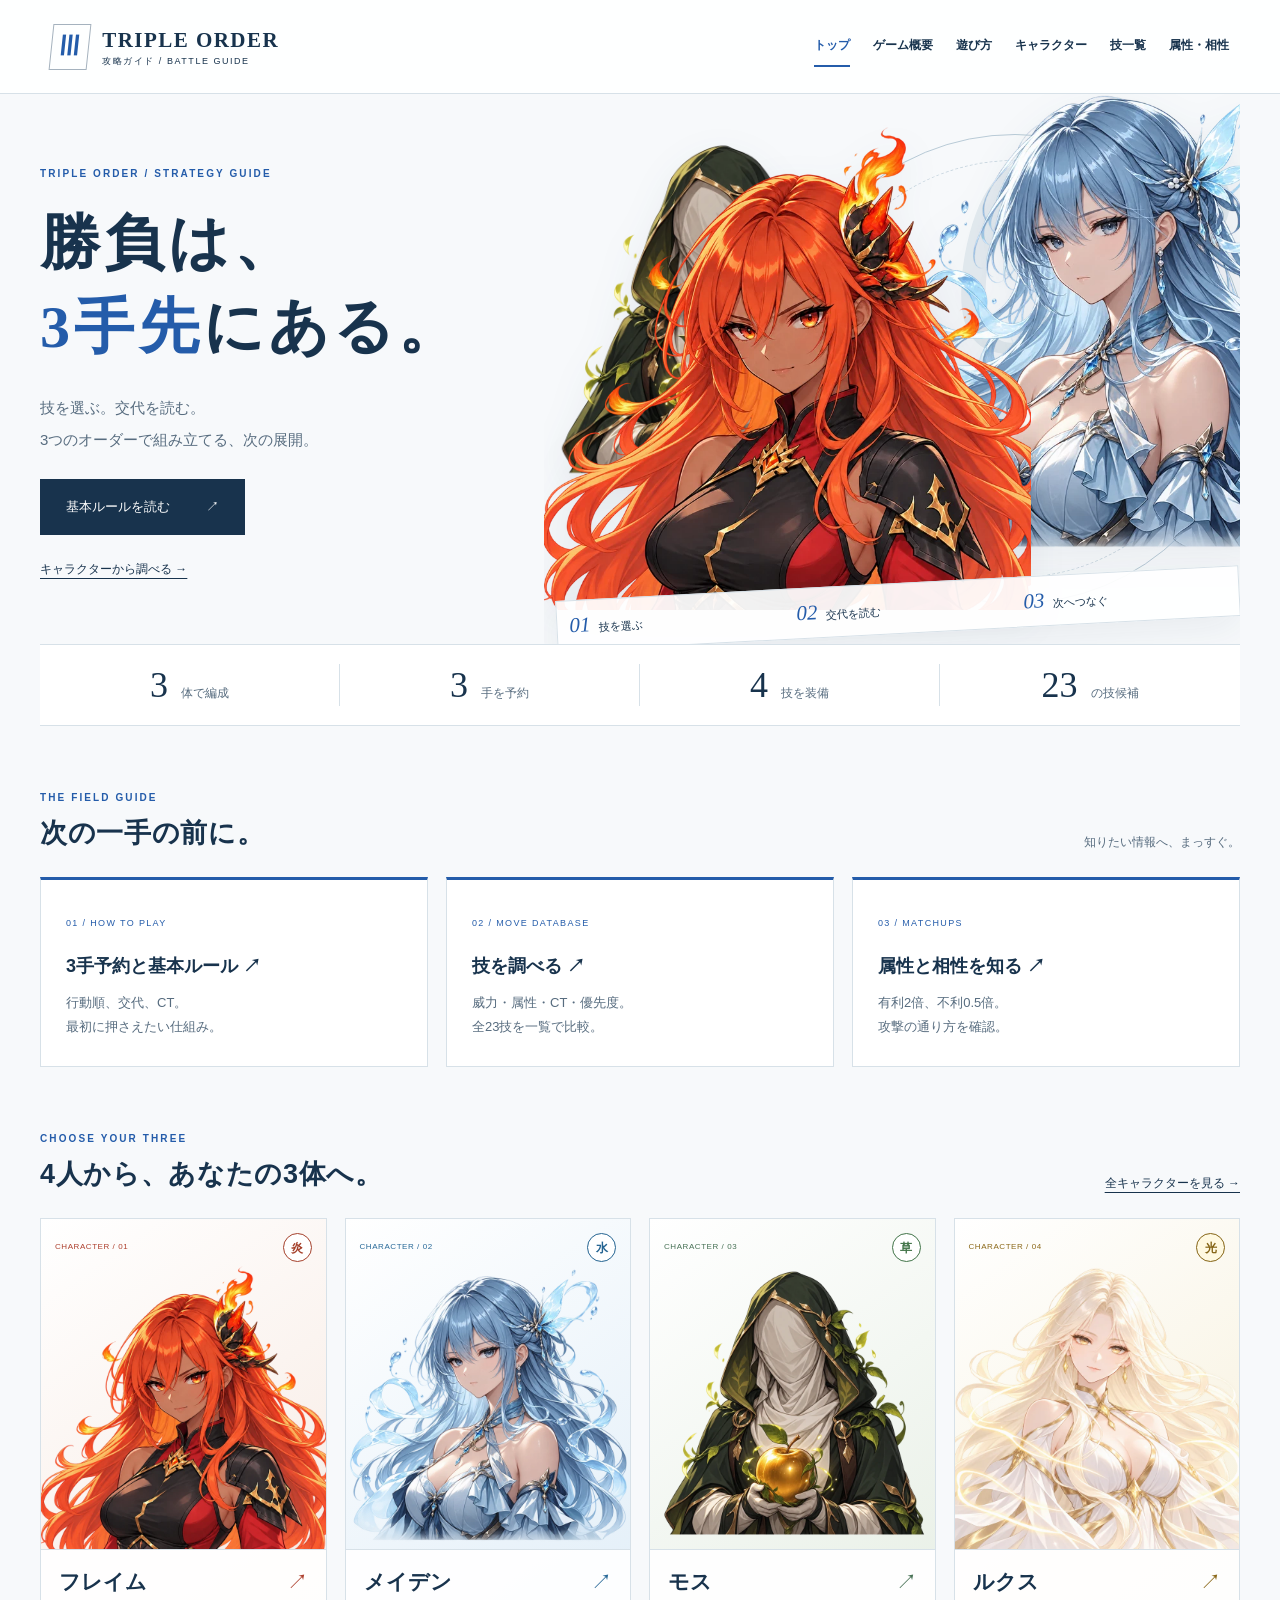
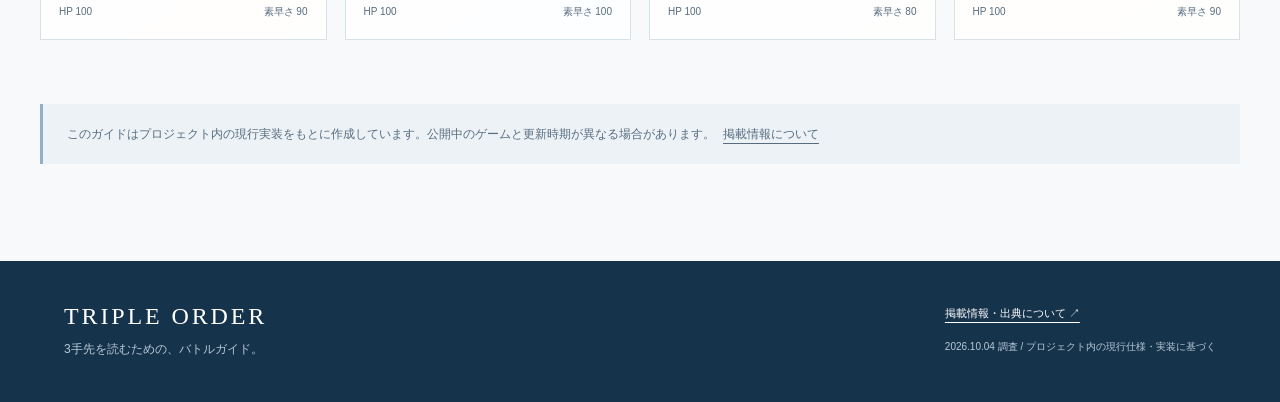
==== index.html @ ce748887 "Add files via upload" ====
<!doctype html>
<html lang="ja"><head><meta charset="utf-8"><meta name="viewport" content="width=device-width,initial-scale=1"><title>トップ | Triple Order 攻略ガイド</title><meta name="description" content="Triple Orderの3手予約、キャラクター、全23技、属性相性を調べられる攻略ガイド。"><meta name="theme-color" content="#163657"><link rel="icon" href="assets/favicon.svg" type="image/svg+xml"><link rel="stylesheet" href="assets/style.css"></head>
<body><a class="skip" href="#main">本文へ移動</a><header class="site-header"><a class="brand" href="index.html"><span class="brand-mark" aria-hidden="true">Ⅲ</span><span>TRIPLE ORDER<small>攻略ガイド / BATTLE GUIDE</small></span></a><nav aria-label="メインメニュー"><a href="index.html" aria-current="page">トップ</a><a href="overview.html">ゲーム概要</a><a href="rules.html">遊び方</a><a href="characters.html">キャラクター</a><a href="moves.html">技一覧</a><a href="types.html">属性・相性</a></nav></header>
<main id="main"><section class="hero"><div class="hero-copy"><p class="eyebrow">TRIPLE ORDER / STRATEGY GUIDE</p><h1>勝負は、<br><em>3手先</em>にある。</h1><p>技を選ぶ。交代を読む。<br>3つのオーダーで組み立てる、次の展開。</p><a class="button" href="rules.html">基本ルールを読む <span>↗</span></a><a class="text-link" href="characters.html">キャラクターから調べる →</a></div><div class="hero-art" aria-label="フレイム、メイデン、モスのキャラクターイラスト"><span class="hero-ring" aria-hidden="true"></span><span class="hero-number" aria-hidden="true">03</span><img class="hero-moss" src="assets/moss.webp" alt="モス" width="760" height="760"><img class="hero-maiden" src="assets/maiden.webp" alt="メイデン" width="760" height="760"><img class="hero-flame" src="assets/flame.webp" alt="フレイム" width="760" height="760"><div class="order-strip" aria-hidden="true"><span><b>01</b> 技を選ぶ</span><span><b>02</b> 交代を読む</span><span><b>03</b> 次へつなぐ</span></div></div></section>
<div class="facts"><p><strong>3</strong>体で編成</p><p><strong>3</strong>手を予約</p><p><strong>4</strong>技を装備</p><p><strong>23</strong>の技候補</p></div><section><div class="section-title"><div><p class="eyebrow">THE FIELD GUIDE</p><h2>次の一手の前に。</h2></div><p>知りたい情報へ、まっすぐ。</p></div><div class="guide-grid"><a class="guide-card" href="rules.html"><span>01 / HOW TO PLAY</span><h3>3手予約と基本ルール ↗</h3><p>行動順、交代、CT。<br>最初に押さえたい仕組み。</p></a><a class="guide-card" href="moves.html"><span>02 / MOVE DATABASE</span><h3>技を調べる ↗</h3><p>威力・属性・CT・優先度。<br>全23技を一覧で比較。</p></a><a class="guide-card" href="types.html"><span>03 / MATCHUPS</span><h3>属性と相性を知る ↗</h3><p>有利2倍、不利0.5倍。<br>攻撃の通り方を確認。</p></a></div></section><section><div class="section-title"><div><p class="eyebrow">CHOOSE YOUR THREE</p><h2>4人から、あなたの3体へ。</h2></div><a href="characters.html">全キャラクターを見る →</a></div><div class="character-grid"><a class="character-card flame" href="flame.html"><div class="card-top"><span>CHARACTER / 01</span><span class="badge fire">炎</span></div><img src="assets/flame.webp" alt="フレイム" width="760" height="760" loading="lazy"><div class="card-bottom"><h3>フレイム<span aria-hidden="true">↗</span></h3><p>HP 100 <span>素早さ 90</span></p></div></a><a class="character-card maiden" href="maiden.html"><div class="card-top"><span>CHARACTER / 02</span><span class="badge water">水</span></div><img src="assets/maiden.webp" alt="メイデン" width="760" height="760" loading="lazy"><div class="card-bottom"><h3>メイデン<span aria-hidden="true">↗</span></h3><p>HP 100 <span>素早さ 100</span></p></div></a><a class="character-card moss" href="moss.html"><div class="card-top"><span>CHARACTER / 03</span><span class="badge grass">草</span></div><img src="assets/moss.webp" alt="モス" width="760" height="760" loading="lazy"><div class="card-bottom"><h3>モス<span aria-hidden="true">↗</span></h3><p>HP 100 <span>素早さ 80</span></p></div></a><a class="character-card lux" href="lux.html"><div class="card-top"><span>CHARACTER / 04</span><span class="badge light">光</span></div><img src="assets/lux.webp" alt="ルクス" width="760" height="760" loading="lazy"><div class="card-bottom"><h3>ルクス<span aria-hidden="true">↗</span></h3><p>HP 100 <span>素早さ 90</span></p></div></a></div></section><aside class="note">このガイドはプロジェクト内の現行実装をもとに作成しています。公開中のゲームと更新時期が異なる場合があります。<a href="sources.html">掲載情報について</a></aside></main><footer><a class="footer-brand" href="index.html">TRIPLE ORDER</a><p>3手先を読むための、バトルガイド。</p><a href="sources.html">掲載情報・出典について ↗</a><small>2026.10.04 調査 / プロジェクト内の現行仕様・実装に基づく</small></footer></body></html>
---- assets/style.css ----
@charset "UTF-8";
:root{--ink:#18334d;--muted:#576c7f;--blue:#245caa;--line:#d7e1e8;--paper:#f7f9fb;--serif:"Yu Mincho","Hiragino Mincho ProN",serif;--sans:"Yu Gothic","Hiragino Kaku Gothic ProN",Meiryo,sans-serif}
*{box-sizing:border-box}html{scroll-behavior:smooth;scroll-padding-top:110px}body{margin:0;background:var(--paper);color:var(--ink);font:15px/1.85 var(--sans);-webkit-font-smoothing:antialiased}a{color:inherit;text-underline-offset:5px}a:hover{color:var(--blue)}a:focus-visible,[tabindex]:focus-visible{outline:3px solid #cb881a;outline-offset:5px}img{max-width:100%;height:auto}h1,h2,h3,p{margin-top:0}h1,h2,h3{line-height:1.45}h2{font-size:27px;letter-spacing:.025em}h3{font-size:19px}p{color:var(--muted)}.site-header{min-height:94px;padding:18px max(4vw,24px);display:flex;align-items:center;justify-content:space-between;gap:24px;background:#ffffffed;border-bottom:1px solid var(--line)}.brand{display:flex;align-items:center;gap:13px;text-decoration:none;font-size:21px;font-family:Georgia,serif;font-weight:700;letter-spacing:.07em;line-height:1.4;white-space:nowrap}.brand small{display:block;font-family:var(--sans);font-size:9px;letter-spacing:.17em;font-weight:500}.brand-mark{width:38px;height:46px;border:1px solid #a5b2be;display:grid;place-items:center;color:var(--blue);font-size:27px;transform:skew(-6deg)}nav{display:flex;gap:23px;font-size:12px;font-weight:700;white-space:nowrap}nav a{text-decoration:none;padding:8px 0;border-bottom:2px solid transparent}nav a[aria-current]{color:var(--blue);border-color:var(--blue)}main{max-width:1280px;padding:0 40px 65px;margin:auto}section{margin:64px 0}.eyebrow{color:var(--blue);font:700 10px/1.6 var(--sans);letter-spacing:.21em;margin-bottom:15px}.hero{display:grid;grid-template-columns:42% 58%;margin:0;min-height:550px;position:relative}.hero-copy{padding:72px 0 40px;position:relative;z-index:2}.hero h1{font:600 clamp(42px,4.7vw,66px)/1.4 var(--serif);letter-spacing:.07em;margin:19px 0 23px}.hero h1 em{font-style:normal;color:var(--blue)}.hero-copy>p:not(.eyebrow){font-size:15px;line-height:2.1}.button{display:inline-flex;align-items:center;justify-content:space-between;gap:36px;background:var(--ink);color:white;text-decoration:none;padding:15px 25px;font-size:13px;margin:9px 0;border:1px solid var(--ink)}.button:hover{background:var(--blue);color:white}.text-link{display:block;font-size:12px;margin-top:14px}.hero-art{position:relative;min-width:0;overflow:hidden;isolation:isolate}.hero-art img{position:absolute;bottom:34px;max-width:none;width:70%;filter:drop-shadow(0 12px 18px #23395712)}.hero-flame{left:0;z-index:3}.hero-maiden{right:-16%;bottom:82px!important;z-index:2}.hero-moss{left:0;bottom:153px!important;width:51%!important;z-index:1}.hero-number{font:italic 290px/1 Georgia,serif;color:#e4ebf0;position:absolute;right:0;top:15px;z-index:-1}.hero-ring{position:absolute;width:470px;height:470px;max-width:90%;border:1px solid #b9cbd7;border-radius:50%;right:-10px;top:40px;z-index:-1}.hero-ring:after{content:"";position:absolute;inset:25px;border:1px dashed #cbd8e1;border-radius:50%}.order-strip{position:absolute;bottom:10px;left:12px;right:0;z-index:4;display:flex;box-shadow:0 10px 40px #18334d13;background:#ffffffee;border:1px solid var(--line);transform:rotate(-3deg)}.order-strip span{padding:12px;flex:1;font-size:11px;white-space:nowrap}.order-strip b{font:italic 21px Georgia,serif;color:var(--blue);padding-right:5px}.facts{display:grid;grid-template-columns:repeat(4,1fr);border-block:1px solid var(--line);padding:19px 0;background:white}.facts p{text-align:center;margin:0;border-right:1px solid var(--line);font-size:12px}.facts p:last-child{border:0}.facts strong{font:36px Georgia,serif;color:var(--ink);padding-right:13px}.section-title{display:flex;align-items:flex-end;justify-content:space-between;gap:24px;margin-bottom:24px}.section-title h2{margin:0}.section-title .eyebrow{margin-bottom:8px}.section-title>p,.section-title>a{margin:0;font-size:12px}.guide-grid{display:grid;grid-template-columns:repeat(3,1fr);gap:18px}.guide-card{display:block;text-decoration:none;background:white;padding:27px 25px;border:1px solid var(--line);border-top:3px solid var(--blue);transition:transform .2s}.guide-card:hover{transform:translateY(-4px)}.guide-card>span{font-size:9px;color:var(--blue);letter-spacing:.15em}.guide-card h3{font-size:18px;margin:18px 0 12px}.guide-card p{font-size:13px;margin:0}.character-grid{display:grid;grid-template-columns:repeat(4,1fr);gap:18px}.character-card{display:block;position:relative;overflow:hidden;text-decoration:none;border:1px solid var(--line);background:linear-gradient(145deg,#fff,var(--tint));transition:transform .2s}.flame{--accent:#ae412f;--tint:#f7e9e1}.maiden{--accent:#286998;--tint:#e1eef8}.moss{--accent:#477155;--tint:#e7efe5}.lux{--accent:#8b6819;--tint:#f6efd8}.character-card:hover{transform:translateY(-5px)}.card-top{position:absolute;top:14px;left:14px;right:14px;display:flex;justify-content:space-between;align-items:center;z-index:1}.card-top>span:first-child{font-size:8px;color:var(--accent);letter-spacing:.07em}.character-card img{display:block;width:100%;margin-top:45px;transition:transform .3s}.character-card:hover img{transform:scale(1.04)}.card-bottom{position:relative;background:#ffffffef;padding:17px 18px;border-top:1px solid var(--line)}.card-bottom h3{margin:0 0 6px;font-size:21px}.card-bottom h3 span{float:right;color:var(--accent);font-weight:400}.card-bottom p{margin:0;font-size:10px}.card-bottom p span{float:right}.badge{display:inline-grid;place-items:center;font-size:12px;width:29px;height:29px;border:1px solid currentColor;border-radius:50%;line-height:1;background:white;font-weight:700;flex-shrink:0}.fire{color:#a5402b}.water{color:#236391}.grass{color:#417448}.light{color:#856415;background:#fff9e1}.dark{color:#79469c}.neutral{color:#596874}.note{border-left:3px solid #95afc4;background:#edf2f6;padding:19px 24px;color:var(--muted);font-size:12px;margin:32px 0}.note a{margin-left:8px}.page-heading{max-width:860px;margin:58px 0 38px}.page-heading h1{font:600 clamp(28px,3vw,43px)/1.5 var(--serif);margin-bottom:18px}.page-heading>p:last-child{font-size:15px;max-width:760px}.two-col{display:grid;grid-template-columns:1fr 1fr;gap:24px}.panel{padding:30px;background:white;border:1px solid var(--line)}.panel h2{font-size:22px}.panel p:last-child{margin-bottom:0}.panel ul{padding-left:22px;color:var(--muted)}.table-scroll{overflow-x:auto;border:1px solid var(--line);background:white;margin:22px 0}table{width:100%;border-collapse:collapse;font-size:13px}caption{caption-side:bottom;text-align:left;padding:12px 18px;font-size:11px;color:var(--muted);border-top:1px solid var(--line)}th,td{padding:17px 15px;border-bottom:1px solid var(--line);text-align:left;vertical-align:middle}thead{background:#ecf1f6}thead th{font-size:11px;white-space:nowrap}tbody tr:last-child>*{border-bottom:0}.move-table{min-width:780px}.move-table td:last-child{min-width:245px;max-width:370px;color:var(--muted)}.move-table th[scope=row]{min-width:125px}.move-table td:first-child{white-space:nowrap;font-size:12px}.number{font:18px Georgia,serif}.default{display:block;font-size:9px;font-weight:400;color:#315c77}.jump-links{display:flex;flex-wrap:wrap;gap:12px}.jump-links a{border:1px solid var(--line);padding:8px 17px;background:white;text-decoration:none;font-size:13px}.back-link{display:inline-block;margin-top:30px;font-size:12px}.character-hero{display:grid;grid-template-columns:1fr 1fr;background:linear-gradient(125deg,#fff,var(--tint));border:1px solid var(--line);margin:23px 0 48px;overflow:hidden}.character-hero>div{padding:45px 40px}.character-hero h1{font:600 46px var(--serif);margin:17px 0 20px}.character-hero h2{font-size:19px;color:var(--accent)}.character-hero>img{align-self:end;width:100%;max-height:530px;object-fit:contain}.stats{display:flex;gap:35px;margin-bottom:0}.stats dt{font-size:10px;color:var(--muted)}.stats dd{margin:0;font:38px Georgia,serif}.intro-panel{display:grid;grid-template-columns:1fr 2fr;align-items:center;gap:40px;background:#eaf0f5;padding:40px;border-block:1px solid var(--line)}.big-three{text-align:center;font:160px Georgia,serif;color:#7b99b1}.steps{display:grid;grid-template-columns:repeat(3,1fr);gap:28px}.steps article{border-top:1px solid var(--line);padding-top:16px}.steps b{font:italic 44px Georgia,serif;color:#7995ad}.steps h2{font-size:21px;margin:16px 0 10px}.sequence{display:grid;grid-template-columns:repeat(3,1fr);gap:10px;margin:25px 0}.sequence>div{background:#edf2f6;border-left:3px solid var(--blue);padding:18px 15px}.sequence small{display:block;font-size:9px;color:var(--blue);letter-spacing:.1em}.sequence strong{font-size:13px}.rule-list{list-style:none;counter-reset:rule;padding:0;border-top:1px solid var(--line)}.rule-list li{counter-increment:rule;border-bottom:1px solid var(--line);padding:23px 20px 23px 74px;position:relative}.rule-list li:before{content:"0" counter(rule);position:absolute;left:14px;top:19px;font:italic 28px Georgia,serif;color:#6c8aa3}.rule-list p{margin:8px 0 0}.affinity-banner{display:flex;align-items:center;justify-content:space-between;gap:18px;background:var(--ink);color:white;padding:25px 30px}.affinity-banner>span{font-size:24px;word-spacing:15px}.affinity-banner b{color:#b4c6d4;font-weight:400}.affinity-banner p{color:#d9e3ec;margin:0;font-size:12px}.matchup{min-width:550px;text-align:center}.matchup th,.matchup td{text-align:center}.matchup td{font:22px Georgia,serif}.matchup .good{background:#e5f1ed;color:#296147;font-weight:bold}.matchup .weak{background:#f0e9f5;color:#765590}.matchup .even{color:#647b8e}.formula{background:#edf2f6;padding:24px;font-size:22px;color:var(--ink);font-weight:700}.prose{max-width:900px}.prose h2:not(:first-child){margin-top:38px}code{font-size:12px;overflow-wrap:anywhere}footer{background:#16334c;padding:42px max(5vw,24px);display:grid;grid-template-columns:1fr auto;color:#fff;gap:8px 30px;font-size:12px}.footer-brand{font:24px Georgia,serif;letter-spacing:.12em;text-decoration:none}footer p{color:#b7c9d7;grid-row:2;margin:0}footer>a:not(.footer-brand){grid-column:2;grid-row:1;font-size:11px}footer small{color:#b7c9d7;grid-column:2;grid-row:2;font-size:10px}footer a:hover{color:white}.skip{position:absolute;left:10px;top:-100px;z-index:9;background:white;padding:12px}.skip:focus{top:10px}
@media(min-width:1500px){.site-header{padding-inline:calc((100vw - 1200px)/2)}}
@media(max-width:1000px){.site-header{flex-direction:column;gap:15px;padding:18px 24px}nav{gap:28px}.hero{min-height:490px}.hero-copy{padding-top:54px}.hero-art img{width:83%}.hero-maiden{right:-27%;bottom:120px!important}.hero-moss{bottom:228px!important;width:57%!important}.hero-flame{left:-5%}.hero-number{font-size:240px}.order-strip{left:0}.order-strip span{font-size:9px;padding:10px 6px}.order-strip b{font-size:17px}.character-grid{gap:12px}.card-top>span:first-child{font-size:7px}.card-bottom{padding:14px 12px}.guide-card{padding:24px 18px}.guide-card h3{font-size:15px}.character-hero>div{padding:30px}.character-hero h1{font-size:38px}}
@media(max-width:700px){body{font-size:14px}html{scroll-padding-top:18px}.site-header{padding:16px 0 0;gap:12px;align-items:stretch}.brand{align-self:center;font-size:20px}.brand-mark{height:39px;width:31px}nav{overflow-x:auto;width:100%;gap:23px;padding:0 20px;font-size:11px}nav a{padding:10px 0 13px}main{padding:0 20px 40px}section{margin:42px 0}.hero{display:block;min-height:0}.hero-copy{padding:34px 0 0}.hero .eyebrow{font-size:8px}.hero h1{font-size:43px;line-height:1.38;margin:16px 0}.hero-copy>p:not(.eyebrow){font-size:13px}.hero .button{padding:12px 19px;margin-top:0}.hero .text-link{margin-top:6px}.hero-art{height:345px;margin-top:12px;margin-inline:-12px}.hero-art img{width:65%;bottom:18px}.hero-flame{left:3%}.hero-maiden{right:-12%;bottom:57px!important}.hero-moss{left:0;bottom:95px!important;width:49%!important}.hero-number{font-size:210px;top:0}.hero-ring{height:300px;width:300px;top:0}.order-strip{bottom:12px;left:12px;right:12px}.order-strip span{padding:12px 8px;font-size:10px}.facts{padding:15px 0}.facts p{font-size:9px}.facts strong{display:block;font-size:29px;padding:0}.section-title{display:block;margin-bottom:20px}.section-title h2{font-size:23px}.section-title>p,.section-title>a{display:block;margin-top:9px}.guide-grid{grid-template-columns:1fr;gap:12px}.guide-card{padding:20px}.guide-card h3{font-size:18px;margin:10px 0 6px}.guide-card p{font-size:12px}.guide-card p br{display:none}.character-grid{grid-template-columns:1fr 1fr;gap:14px}.card-top{left:10px;right:10px;top:10px}.character-card img{margin-top:39px}.card-top>span:first-child{font-size:7px}.card-bottom h3{font-size:18px}.card-bottom p{font-size:9px}.card-bottom{padding:13px 10px}.badge{width:25px;height:25px;font-size:11px}.note{padding:16px;font-size:11px}.page-heading{margin-top:36px}.page-heading h1{font-size:29px}.page-heading>p:last-child{font-size:13px}.two-col{grid-template-columns:1fr;gap:16px}.panel{padding:23px}.panel h2{font-size:21px}.character-hero{grid-template-columns:1fr}.character-hero>div{padding:27px 24px 0}.character-hero>img{max-height:360px;width:100%;object-fit:contain;margin-top:15px}.character-hero h1{font-size:38px}.character-hero h2{font-size:18px}.stats{gap:35px}.stats dd{font-size:32px}.intro-panel{display:block;padding:25px}.big-three{display:none}.intro-panel h2{font-size:22px}.steps{grid-template-columns:1fr;gap:18px}.steps article{position:relative;padding:18px 0 0 60px}.steps b{position:absolute;left:0;top:18px;font-size:33px}.steps h2{margin:0 0 5px;font-size:20px}.steps p{margin:0}.sequence{grid-template-columns:1fr}.rule-list li{padding:21px 10px 21px 52px}.rule-list li:before{left:5px}.affinity-banner{display:block;padding:20px;text-align:center}.affinity-banner>span{font-size:22px;word-spacing:5px}.affinity-banner p{font-size:10px;margin-top:8px}.formula{padding:18px;font-size:17px}.jump-links{gap:8px}.jump-links a{font-size:12px;padding:6px 10px}footer{display:block;padding:33px 24px}.footer-brand{font-size:22px}footer>a:not(.footer-brand){display:block;margin:24px 0 10px}footer small{display:block;font-size:9px}}
@media(max-width:700px){nav{display:grid;grid-template-columns:repeat(3,1fr);gap:0 14px;padding:0 20px;overflow:visible;text-align:center}nav a{padding:8px 0}.hero-art{margin-top:6px}}
@media(prefers-reduced-motion:reduce){html{scroll-behavior:auto}*{transition:none!important}}
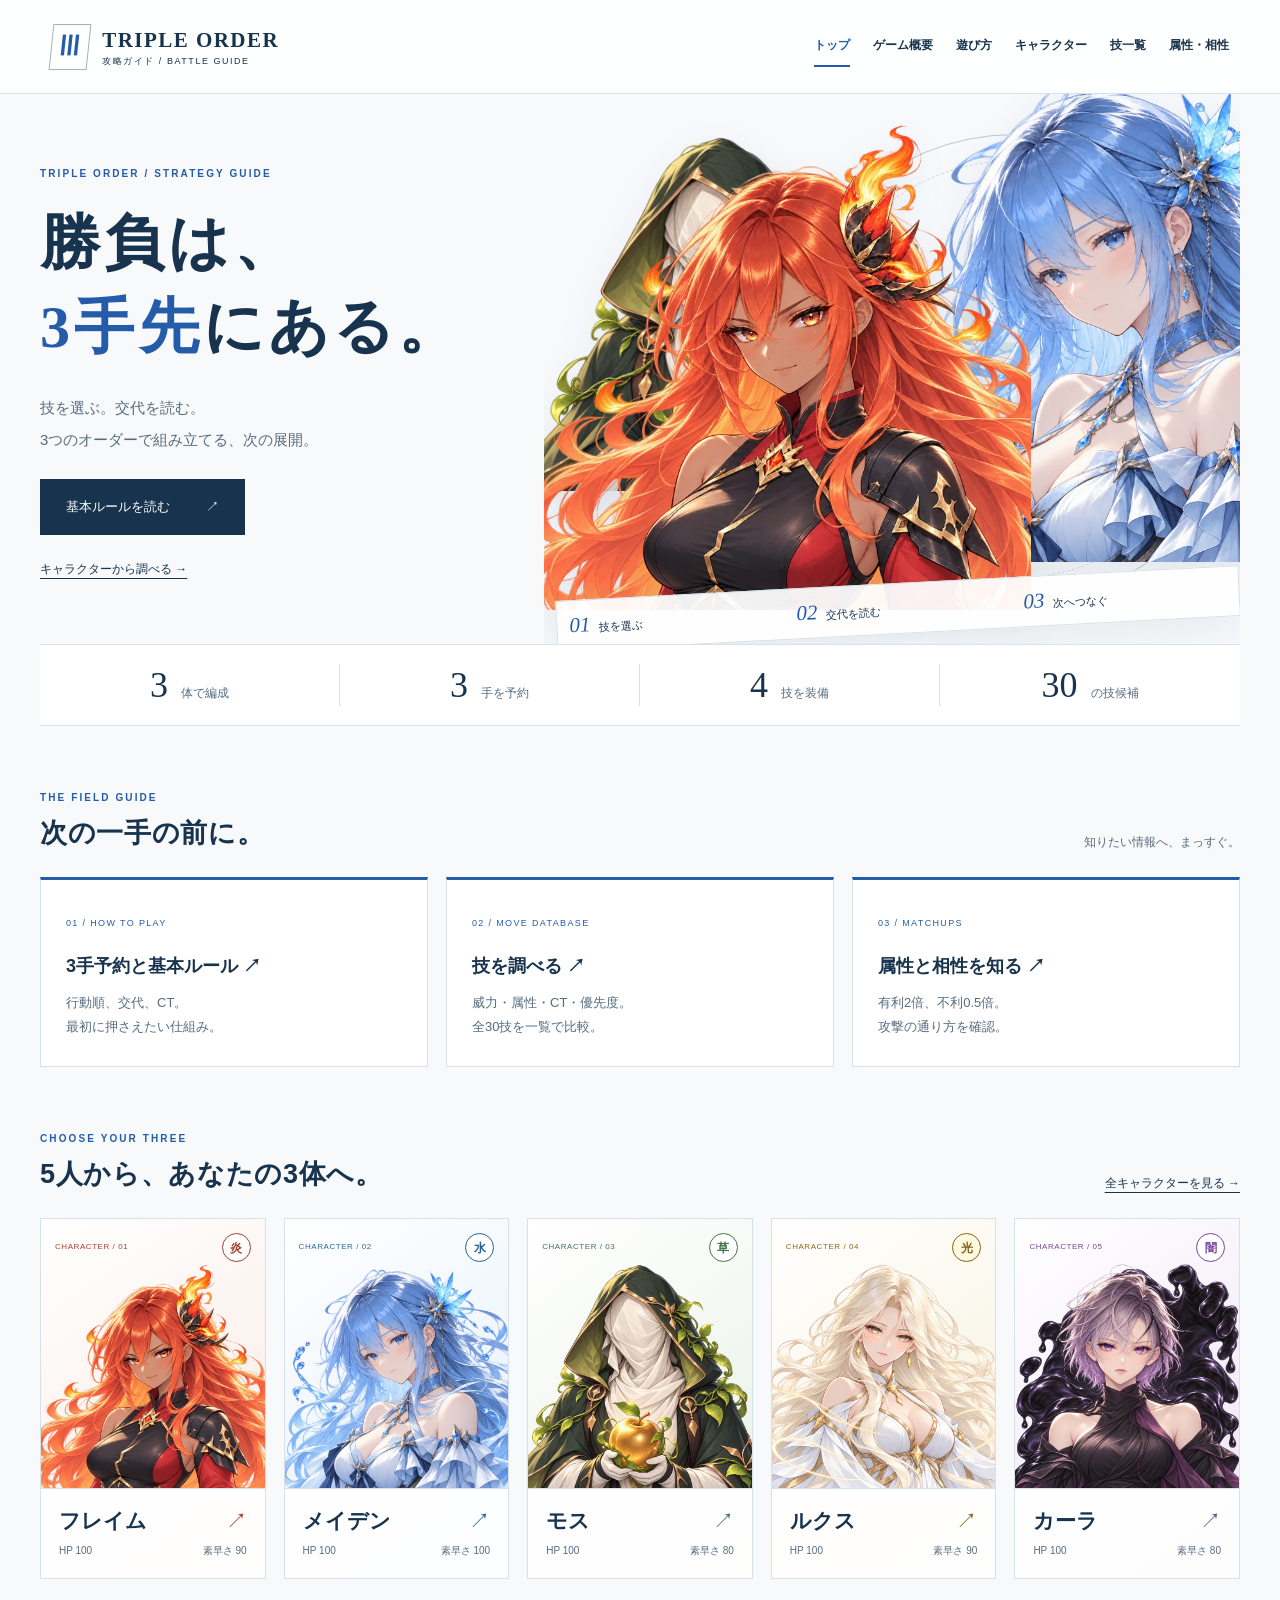
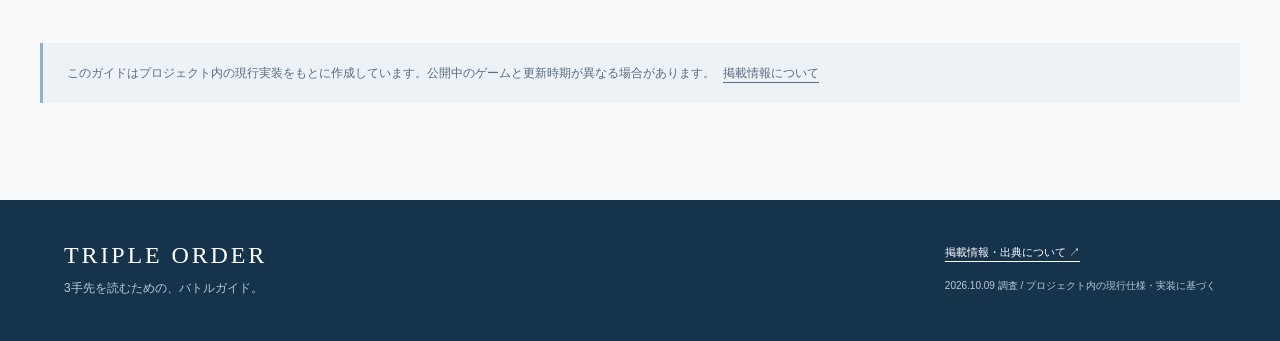
==== commit 60364c08: "Add files via upload キャラクター・相性表・画像を更新" ====
--- a/index.html
+++ b/index.html
@@ -1,5 +1,5 @@
 <!doctype html>
-<html lang="ja"><head><meta charset="utf-8"><meta name="viewport" content="width=device-width,initial-scale=1"><title>トップ | Triple Order 攻略ガイド</title><meta name="description" content="Triple Orderの3手予約、キャラクター、全23技、属性相性を調べられる攻略ガイド。"><meta name="theme-color" content="#163657"><link rel="icon" href="assets/favicon.svg" type="image/svg+xml"><link rel="stylesheet" href="assets/style.css"></head>
+<html lang="ja"><head><meta charset="utf-8"><meta name="viewport" content="width=device-width,initial-scale=1"><title>トップ | Triple Order 攻略ガイド</title><meta name="description" content="Triple Orderの3手予約、キャラクター、全30技、属性相性を調べられる攻略ガイド。"><meta name="theme-color" content="#163657"><link rel="icon" href="assets/favicon.svg" type="image/svg+xml"><link rel="stylesheet" href="assets/style.css"></head>
 <body><a class="skip" href="#main">本文へ移動</a><header class="site-header"><a class="brand" href="index.html"><span class="brand-mark" aria-hidden="true">Ⅲ</span><span>TRIPLE ORDER<small>攻略ガイド / BATTLE GUIDE</small></span></a><nav aria-label="メインメニュー"><a href="index.html" aria-current="page">トップ</a><a href="overview.html">ゲーム概要</a><a href="rules.html">遊び方</a><a href="characters.html">キャラクター</a><a href="moves.html">技一覧</a><a href="types.html">属性・相性</a></nav></header>
 <main id="main"><section class="hero"><div class="hero-copy"><p class="eyebrow">TRIPLE ORDER / STRATEGY GUIDE</p><h1>勝負は、<br><em>3手先</em>にある。</h1><p>技を選ぶ。交代を読む。<br>3つのオーダーで組み立てる、次の展開。</p><a class="button" href="rules.html">基本ルールを読む <span>↗</span></a><a class="text-link" href="characters.html">キャラクターから調べる →</a></div><div class="hero-art" aria-label="フレイム、メイデン、モスのキャラクターイラスト"><span class="hero-ring" aria-hidden="true"></span><span class="hero-number" aria-hidden="true">03</span><img class="hero-moss" src="assets/moss.webp" alt="モス" width="760" height="760"><img class="hero-maiden" src="assets/maiden.webp" alt="メイデン" width="760" height="760"><img class="hero-flame" src="assets/flame.webp" alt="フレイム" width="760" height="760"><div class="order-strip" aria-hidden="true"><span><b>01</b> 技を選ぶ</span><span><b>02</b> 交代を読む</span><span><b>03</b> 次へつなぐ</span></div></div></section>
-<div class="facts"><p><strong>3</strong>体で編成</p><p><strong>3</strong>手を予約</p><p><strong>4</strong>技を装備</p><p><strong>23</strong>の技候補</p></div><section><div class="section-title"><div><p class="eyebrow">THE FIELD GUIDE</p><h2>次の一手の前に。</h2></div><p>知りたい情報へ、まっすぐ。</p></div><div class="guide-grid"><a class="guide-card" href="rules.html"><span>01 / HOW TO PLAY</span><h3>3手予約と基本ルール ↗</h3><p>行動順、交代、CT。<br>最初に押さえたい仕組み。</p></a><a class="guide-card" href="moves.html"><span>02 / MOVE DATABASE</span><h3>技を調べる ↗</h3><p>威力・属性・CT・優先度。<br>全23技を一覧で比較。</p></a><a class="guide-card" href="types.html"><span>03 / MATCHUPS</span><h3>属性と相性を知る ↗</h3><p>有利2倍、不利0.5倍。<br>攻撃の通り方を確認。</p></a></div></section><section><div class="section-title"><div><p class="eyebrow">CHOOSE YOUR THREE</p><h2>4人から、あなたの3体へ。</h2></div><a href="characters.html">全キャラクターを見る →</a></div><div class="character-grid"><a class="character-card flame" href="flame.html"><div class="card-top"><span>CHARACTER / 01</span><span class="badge fire">炎</span></div><img src="assets/flame.webp" alt="フレイム" width="760" height="760" loading="lazy"><div class="card-bottom"><h3>フレイム<span aria-hidden="true">↗</span></h3><p>HP 100 <span>素早さ 90</span></p></div></a><a class="character-card maiden" href="maiden.html"><div class="card-top"><span>CHARACTER / 02</span><span class="badge water">水</span></div><img src="assets/maiden.webp" alt="メイデン" width="760" height="760" loading="lazy"><div class="card-bottom"><h3>メイデン<span aria-hidden="true">↗</span></h3><p>HP 100 <span>素早さ 100</span></p></div></a><a class="character-card moss" href="moss.html"><div class="card-top"><span>CHARACTER / 03</span><span class="badge grass">草</span></div><img src="assets/moss.webp" alt="モス" width="760" height="760" loading="lazy"><div class="card-bottom"><h3>モス<span aria-hidden="true">↗</span></h3><p>HP 100 <span>素早さ 80</span></p></div></a><a class="character-card lux" href="lux.html"><div class="card-top"><span>CHARACTER / 04</span><span class="badge light">光</span></div><img src="assets/lux.webp" alt="ルクス" width="760" height="760" loading="lazy"><div class="card-bottom"><h3>ルクス<span aria-hidden="true">↗</span></h3><p>HP 100 <span>素早さ 90</span></p></div></a></div></section><aside class="note">このガイドはプロジェクト内の現行実装をもとに作成しています。公開中のゲームと更新時期が異なる場合があります。<a href="sources.html">掲載情報について</a></aside></main><footer><a class="footer-brand" href="index.html">TRIPLE ORDER</a><p>3手先を読むための、バトルガイド。</p><a href="sources.html">掲載情報・出典について ↗</a><small>2026.10.04 調査 / プロジェクト内の現行仕様・実装に基づく</small></footer></body></html>+<div class="facts"><p><strong>3</strong>体で編成</p><p><strong>3</strong>手を予約</p><p><strong>4</strong>技を装備</p><p><strong>30</strong>の技候補</p></div><section><div class="section-title"><div><p class="eyebrow">THE FIELD GUIDE</p><h2>次の一手の前に。</h2></div><p>知りたい情報へ、まっすぐ。</p></div><div class="guide-grid"><a class="guide-card" href="rules.html"><span>01 / HOW TO PLAY</span><h3>3手予約と基本ルール ↗</h3><p>行動順、交代、CT。<br>最初に押さえたい仕組み。</p></a><a class="guide-card" href="moves.html"><span>02 / MOVE DATABASE</span><h3>技を調べる ↗</h3><p>威力・属性・CT・優先度。<br>全30技を一覧で比較。</p></a><a class="guide-card" href="types.html"><span>03 / MATCHUPS</span><h3>属性と相性を知る ↗</h3><p>有利2倍、不利0.5倍。<br>攻撃の通り方を確認。</p></a></div></section><section><div class="section-title"><div><p class="eyebrow">CHOOSE YOUR THREE</p><h2>5人から、あなたの3体へ。</h2></div><a href="characters.html">全キャラクターを見る →</a></div><div class="character-grid"><a class="character-card flame" href="flame.html"><div class="card-top"><span>CHARACTER / 01</span><span class="badge fire">炎</span></div><img src="assets/flame.webp" alt="フレイム" width="760" height="760" loading="lazy"><div class="card-bottom"><h3>フレイム<span aria-hidden="true">↗</span></h3><p>HP 100 <span>素早さ 90</span></p></div></a><a class="character-card maiden" href="maiden.html"><div class="card-top"><span>CHARACTER / 02</span><span class="badge water">水</span></div><img src="assets/maiden.webp" alt="メイデン" width="760" height="760" loading="lazy"><div class="card-bottom"><h3>メイデン<span aria-hidden="true">↗</span></h3><p>HP 100 <span>素早さ 100</span></p></div></a><a class="character-card moss" href="moss.html"><div class="card-top"><span>CHARACTER / 03</span><span class="badge grass">草</span></div><img src="assets/moss.webp" alt="モス" width="760" height="760" loading="lazy"><div class="card-bottom"><h3>モス<span aria-hidden="true">↗</span></h3><p>HP 100 <span>素早さ 80</span></p></div></a><a class="character-card lux" href="lux.html"><div class="card-top"><span>CHARACTER / 04</span><span class="badge light">光</span></div><img src="assets/lux.webp" alt="ルクス" width="760" height="760" loading="lazy"><div class="card-bottom"><h3>ルクス<span aria-hidden="true">↗</span></h3><p>HP 100 <span>素早さ 90</span></p></div></a><a class="character-card karla" href="karla.html"><div class="card-top"><span>CHARACTER / 05</span><span class="badge dark">闇</span></div><img src="assets/karla.webp" alt="カーラ" width="760" height="760" loading="lazy"><div class="card-bottom"><h3>カーラ<span aria-hidden="true">↗</span></h3><p>HP 100 <span>素早さ 80</span></p></div></a></div></section><aside class="note">このガイドはプロジェクト内の現行実装をもとに作成しています。公開中のゲームと更新時期が異なる場合があります。<a href="sources.html">掲載情報について</a></aside></main><footer><a class="footer-brand" href="index.html">TRIPLE ORDER</a><p>3手先を読むための、バトルガイド。</p><a href="sources.html">掲載情報・出典について ↗</a><small>2026.10.09 調査 / プロジェクト内の現行仕様・実装に基づく</small></footer></body></html>
--- a/assets/style.css
+++ b/assets/style.css
@@ -1,8 +1,11 @@
-@charset "UTF-8";
-:root{--ink:#18334d;--muted:#576c7f;--blue:#245caa;--line:#d7e1e8;--paper:#f7f9fb;--serif:"Yu Mincho","Hiragino Mincho ProN",serif;--sans:"Yu Gothic","Hiragino Kaku Gothic ProN",Meiryo,sans-serif}
-*{box-sizing:border-box}html{scroll-behavior:smooth;scroll-padding-top:110px}body{margin:0;background:var(--paper);color:var(--ink);font:15px/1.85 var(--sans);-webkit-font-smoothing:antialiased}a{color:inherit;text-underline-offset:5px}a:hover{color:var(--blue)}a:focus-visible,[tabindex]:focus-visible{outline:3px solid #cb881a;outline-offset:5px}img{max-width:100%;height:auto}h1,h2,h3,p{margin-top:0}h1,h2,h3{line-height:1.45}h2{font-size:27px;letter-spacing:.025em}h3{font-size:19px}p{color:var(--muted)}.site-header{min-height:94px;padding:18px max(4vw,24px);display:flex;align-items:center;justify-content:space-between;gap:24px;background:#ffffffed;border-bottom:1px solid var(--line)}.brand{display:flex;align-items:center;gap:13px;text-decoration:none;font-size:21px;font-family:Georgia,serif;font-weight:700;letter-spacing:.07em;line-height:1.4;white-space:nowrap}.brand small{display:block;font-family:var(--sans);font-size:9px;letter-spacing:.17em;font-weight:500}.brand-mark{width:38px;height:46px;border:1px solid #a5b2be;display:grid;place-items:center;color:var(--blue);font-size:27px;transform:skew(-6deg)}nav{display:flex;gap:23px;font-size:12px;font-weight:700;white-space:nowrap}nav a{text-decoration:none;padding:8px 0;border-bottom:2px solid transparent}nav a[aria-current]{color:var(--blue);border-color:var(--blue)}main{max-width:1280px;padding:0 40px 65px;margin:auto}section{margin:64px 0}.eyebrow{color:var(--blue);font:700 10px/1.6 var(--sans);letter-spacing:.21em;margin-bottom:15px}.hero{display:grid;grid-template-columns:42% 58%;margin:0;min-height:550px;position:relative}.hero-copy{padding:72px 0 40px;position:relative;z-index:2}.hero h1{font:600 clamp(42px,4.7vw,66px)/1.4 var(--serif);letter-spacing:.07em;margin:19px 0 23px}.hero h1 em{font-style:normal;color:var(--blue)}.hero-copy>p:not(.eyebrow){font-size:15px;line-height:2.1}.button{display:inline-flex;align-items:center;justify-content:space-between;gap:36px;background:var(--ink);color:white;text-decoration:none;padding:15px 25px;font-size:13px;margin:9px 0;border:1px solid var(--ink)}.button:hover{background:var(--blue);color:white}.text-link{display:block;font-size:12px;margin-top:14px}.hero-art{position:relative;min-width:0;overflow:hidden;isolation:isolate}.hero-art img{position:absolute;bottom:34px;max-width:none;width:70%;filter:drop-shadow(0 12px 18px #23395712)}.hero-flame{left:0;z-index:3}.hero-maiden{right:-16%;bottom:82px!important;z-index:2}.hero-moss{left:0;bottom:153px!important;width:51%!important;z-index:1}.hero-number{font:italic 290px/1 Georgia,serif;color:#e4ebf0;position:absolute;right:0;top:15px;z-index:-1}.hero-ring{position:absolute;width:470px;height:470px;max-width:90%;border:1px solid #b9cbd7;border-radius:50%;right:-10px;top:40px;z-index:-1}.hero-ring:after{content:"";position:absolute;inset:25px;border:1px dashed #cbd8e1;border-radius:50%}.order-strip{position:absolute;bottom:10px;left:12px;right:0;z-index:4;display:flex;box-shadow:0 10px 40px #18334d13;background:#ffffffee;border:1px solid var(--line);transform:rotate(-3deg)}.order-strip span{padding:12px;flex:1;font-size:11px;white-space:nowrap}.order-strip b{font:italic 21px Georgia,serif;color:var(--blue);padding-right:5px}.facts{display:grid;grid-template-columns:repeat(4,1fr);border-block:1px solid var(--line);padding:19px 0;background:white}.facts p{text-align:center;margin:0;border-right:1px solid var(--line);font-size:12px}.facts p:last-child{border:0}.facts strong{font:36px Georgia,serif;color:var(--ink);padding-right:13px}.section-title{display:flex;align-items:flex-end;justify-content:space-between;gap:24px;margin-bottom:24px}.section-title h2{margin:0}.section-title .eyebrow{margin-bottom:8px}.section-title>p,.section-title>a{margin:0;font-size:12px}.guide-grid{display:grid;grid-template-columns:repeat(3,1fr);gap:18px}.guide-card{display:block;text-decoration:none;background:white;padding:27px 25px;border:1px solid var(--line);border-top:3px solid var(--blue);transition:transform .2s}.guide-card:hover{transform:translateY(-4px)}.guide-card>span{font-size:9px;color:var(--blue);letter-spacing:.15em}.guide-card h3{font-size:18px;margin:18px 0 12px}.guide-card p{font-size:13px;margin:0}.character-grid{display:grid;grid-template-columns:repeat(4,1fr);gap:18px}.character-card{display:block;position:relative;overflow:hidden;text-decoration:none;border:1px solid var(--line);background:linear-gradient(145deg,#fff,var(--tint));transition:transform .2s}.flame{--accent:#ae412f;--tint:#f7e9e1}.maiden{--accent:#286998;--tint:#e1eef8}.moss{--accent:#477155;--tint:#e7efe5}.lux{--accent:#8b6819;--tint:#f6efd8}.character-card:hover{transform:translateY(-5px)}.card-top{position:absolute;top:14px;left:14px;right:14px;display:flex;justify-content:space-between;align-items:center;z-index:1}.card-top>span:first-child{font-size:8px;color:var(--accent);letter-spacing:.07em}.character-card img{display:block;width:100%;margin-top:45px;transition:transform .3s}.character-card:hover img{transform:scale(1.04)}.card-bottom{position:relative;background:#ffffffef;padding:17px 18px;border-top:1px solid var(--line)}.card-bottom h3{margin:0 0 6px;font-size:21px}.card-bottom h3 span{float:right;color:var(--accent);font-weight:400}.card-bottom p{margin:0;font-size:10px}.card-bottom p span{float:right}.badge{display:inline-grid;place-items:center;font-size:12px;width:29px;height:29px;border:1px solid currentColor;border-radius:50%;line-height:1;background:white;font-weight:700;flex-shrink:0}.fire{color:#a5402b}.water{color:#236391}.grass{color:#417448}.light{color:#856415;background:#fff9e1}.dark{color:#79469c}.neutral{color:#596874}.note{border-left:3px solid #95afc4;background:#edf2f6;padding:19px 24px;color:var(--muted);font-size:12px;margin:32px 0}.note a{margin-left:8px}.page-heading{max-width:860px;margin:58px 0 38px}.page-heading h1{font:600 clamp(28px,3vw,43px)/1.5 var(--serif);margin-bottom:18px}.page-heading>p:last-child{font-size:15px;max-width:760px}.two-col{display:grid;grid-template-columns:1fr 1fr;gap:24px}.panel{padding:30px;background:white;border:1px solid var(--line)}.panel h2{font-size:22px}.panel p:last-child{margin-bottom:0}.panel ul{padding-left:22px;color:var(--muted)}.table-scroll{overflow-x:auto;border:1px solid var(--line);background:white;margin:22px 0}table{width:100%;border-collapse:collapse;font-size:13px}caption{caption-side:bottom;text-align:left;padding:12px 18px;font-size:11px;color:var(--muted);border-top:1px solid var(--line)}th,td{padding:17px 15px;border-bottom:1px solid var(--line);text-align:left;vertical-align:middle}thead{background:#ecf1f6}thead th{font-size:11px;white-space:nowrap}tbody tr:last-child>*{border-bottom:0}.move-table{min-width:780px}.move-table td:last-child{min-width:245px;max-width:370px;color:var(--muted)}.move-table th[scope=row]{min-width:125px}.move-table td:first-child{white-space:nowrap;font-size:12px}.number{font:18px Georgia,serif}.default{display:block;font-size:9px;font-weight:400;color:#315c77}.jump-links{display:flex;flex-wrap:wrap;gap:12px}.jump-links a{border:1px solid var(--line);padding:8px 17px;background:white;text-decoration:none;font-size:13px}.back-link{display:inline-block;margin-top:30px;font-size:12px}.character-hero{display:grid;grid-template-columns:1fr 1fr;background:linear-gradient(125deg,#fff,var(--tint));border:1px solid var(--line);margin:23px 0 48px;overflow:hidden}.character-hero>div{padding:45px 40px}.character-hero h1{font:600 46px var(--serif);margin:17px 0 20px}.character-hero h2{font-size:19px;color:var(--accent)}.character-hero>img{align-self:end;width:100%;max-height:530px;object-fit:contain}.stats{display:flex;gap:35px;margin-bottom:0}.stats dt{font-size:10px;color:var(--muted)}.stats dd{margin:0;font:38px Georgia,serif}.intro-panel{display:grid;grid-template-columns:1fr 2fr;align-items:center;gap:40px;background:#eaf0f5;padding:40px;border-block:1px solid var(--line)}.big-three{text-align:center;font:160px Georgia,serif;color:#7b99b1}.steps{display:grid;grid-template-columns:repeat(3,1fr);gap:28px}.steps article{border-top:1px solid var(--line);padding-top:16px}.steps b{font:italic 44px Georgia,serif;color:#7995ad}.steps h2{font-size:21px;margin:16px 0 10px}.sequence{display:grid;grid-template-columns:repeat(3,1fr);gap:10px;margin:25px 0}.sequence>div{background:#edf2f6;border-left:3px solid var(--blue);padding:18px 15px}.sequence small{display:block;font-size:9px;color:var(--blue);letter-spacing:.1em}.sequence strong{font-size:13px}.rule-list{list-style:none;counter-reset:rule;padding:0;border-top:1px solid var(--line)}.rule-list li{counter-increment:rule;border-bottom:1px solid var(--line);padding:23px 20px 23px 74px;position:relative}.rule-list li:before{content:"0" counter(rule);position:absolute;left:14px;top:19px;font:italic 28px Georgia,serif;color:#6c8aa3}.rule-list p{margin:8px 0 0}.affinity-banner{display:flex;align-items:center;justify-content:space-between;gap:18px;background:var(--ink);color:white;padding:25px 30px}.affinity-banner>span{font-size:24px;word-spacing:15px}.affinity-banner b{color:#b4c6d4;font-weight:400}.affinity-banner p{color:#d9e3ec;margin:0;font-size:12px}.matchup{min-width:550px;text-align:center}.matchup th,.matchup td{text-align:center}.matchup td{font:22px Georgia,serif}.matchup .good{background:#e5f1ed;color:#296147;font-weight:bold}.matchup .weak{background:#f0e9f5;color:#765590}.matchup .even{color:#647b8e}.formula{background:#edf2f6;padding:24px;font-size:22px;color:var(--ink);font-weight:700}.prose{max-width:900px}.prose h2:not(:first-child){margin-top:38px}code{font-size:12px;overflow-wrap:anywhere}footer{background:#16334c;padding:42px max(5vw,24px);display:grid;grid-template-columns:1fr auto;color:#fff;gap:8px 30px;font-size:12px}.footer-brand{font:24px Georgia,serif;letter-spacing:.12em;text-decoration:none}footer p{color:#b7c9d7;grid-row:2;margin:0}footer>a:not(.footer-brand){grid-column:2;grid-row:1;font-size:11px}footer small{color:#b7c9d7;grid-column:2;grid-row:2;font-size:10px}footer a:hover{color:white}.skip{position:absolute;left:10px;top:-100px;z-index:9;background:white;padding:12px}.skip:focus{top:10px}
-@media(min-width:1500px){.site-header{padding-inline:calc((100vw - 1200px)/2)}}
-@media(max-width:1000px){.site-header{flex-direction:column;gap:15px;padding:18px 24px}nav{gap:28px}.hero{min-height:490px}.hero-copy{padding-top:54px}.hero-art img{width:83%}.hero-maiden{right:-27%;bottom:120px!important}.hero-moss{bottom:228px!important;width:57%!important}.hero-flame{left:-5%}.hero-number{font-size:240px}.order-strip{left:0}.order-strip span{font-size:9px;padding:10px 6px}.order-strip b{font-size:17px}.character-grid{gap:12px}.card-top>span:first-child{font-size:7px}.card-bottom{padding:14px 12px}.guide-card{padding:24px 18px}.guide-card h3{font-size:15px}.character-hero>div{padding:30px}.character-hero h1{font-size:38px}}
-@media(max-width:700px){body{font-size:14px}html{scroll-padding-top:18px}.site-header{padding:16px 0 0;gap:12px;align-items:stretch}.brand{align-self:center;font-size:20px}.brand-mark{height:39px;width:31px}nav{overflow-x:auto;width:100%;gap:23px;padding:0 20px;font-size:11px}nav a{padding:10px 0 13px}main{padding:0 20px 40px}section{margin:42px 0}.hero{display:block;min-height:0}.hero-copy{padding:34px 0 0}.hero .eyebrow{font-size:8px}.hero h1{font-size:43px;line-height:1.38;margin:16px 0}.hero-copy>p:not(.eyebrow){font-size:13px}.hero .button{padding:12px 19px;margin-top:0}.hero .text-link{margin-top:6px}.hero-art{height:345px;margin-top:12px;margin-inline:-12px}.hero-art img{width:65%;bottom:18px}.hero-flame{left:3%}.hero-maiden{right:-12%;bottom:57px!important}.hero-moss{left:0;bottom:95px!important;width:49%!important}.hero-number{font-size:210px;top:0}.hero-ring{height:300px;width:300px;top:0}.order-strip{bottom:12px;left:12px;right:12px}.order-strip span{padding:12px 8px;font-size:10px}.facts{padding:15px 0}.facts p{font-size:9px}.facts strong{display:block;font-size:29px;padding:0}.section-title{display:block;margin-bottom:20px}.section-title h2{font-size:23px}.section-title>p,.section-title>a{display:block;margin-top:9px}.guide-grid{grid-template-columns:1fr;gap:12px}.guide-card{padding:20px}.guide-card h3{font-size:18px;margin:10px 0 6px}.guide-card p{font-size:12px}.guide-card p br{display:none}.character-grid{grid-template-columns:1fr 1fr;gap:14px}.card-top{left:10px;right:10px;top:10px}.character-card img{margin-top:39px}.card-top>span:first-child{font-size:7px}.card-bottom h3{font-size:18px}.card-bottom p{font-size:9px}.card-bottom{padding:13px 10px}.badge{width:25px;height:25px;font-size:11px}.note{padding:16px;font-size:11px}.page-heading{margin-top:36px}.page-heading h1{font-size:29px}.page-heading>p:last-child{font-size:13px}.two-col{grid-template-columns:1fr;gap:16px}.panel{padding:23px}.panel h2{font-size:21px}.character-hero{grid-template-columns:1fr}.character-hero>div{padding:27px 24px 0}.character-hero>img{max-height:360px;width:100%;object-fit:contain;margin-top:15px}.character-hero h1{font-size:38px}.character-hero h2{font-size:18px}.stats{gap:35px}.stats dd{font-size:32px}.intro-panel{display:block;padding:25px}.big-three{display:none}.intro-panel h2{font-size:22px}.steps{grid-template-columns:1fr;gap:18px}.steps article{position:relative;padding:18px 0 0 60px}.steps b{position:absolute;left:0;top:18px;font-size:33px}.steps h2{margin:0 0 5px;font-size:20px}.steps p{margin:0}.sequence{grid-template-columns:1fr}.rule-list li{padding:21px 10px 21px 52px}.rule-list li:before{left:5px}.affinity-banner{display:block;padding:20px;text-align:center}.affinity-banner>span{font-size:22px;word-spacing:5px}.affinity-banner p{font-size:10px;margin-top:8px}.formula{padding:18px;font-size:17px}.jump-links{gap:8px}.jump-links a{font-size:12px;padding:6px 10px}footer{display:block;padding:33px 24px}.footer-brand{font-size:22px}footer>a:not(.footer-brand){display:block;margin:24px 0 10px}footer small{display:block;font-size:9px}}
-@media(max-width:700px){nav{display:grid;grid-template-columns:repeat(3,1fr);gap:0 14px;padding:0 20px;overflow:visible;text-align:center}nav a{padding:8px 0}.hero-art{margin-top:6px}}
-@media(prefers-reduced-motion:reduce){html{scroll-behavior:auto}*{transition:none!important}}
+@charset "UTF-8";
+:root{--ink:#18334d;--muted:#576c7f;--blue:#245caa;--line:#d7e1e8;--paper:#f7f9fb;--serif:"Yu Mincho","Hiragino Mincho ProN",serif;--sans:"Yu Gothic","Hiragino Kaku Gothic ProN",Meiryo,sans-serif}
+*{box-sizing:border-box}html{scroll-behavior:smooth;scroll-padding-top:110px}body{margin:0;background:var(--paper);color:var(--ink);font:15px/1.85 var(--sans);-webkit-font-smoothing:antialiased}a{color:inherit;text-underline-offset:5px}a:hover{color:var(--blue)}a:focus-visible,[tabindex]:focus-visible{outline:3px solid #cb881a;outline-offset:5px}img{max-width:100%;height:auto}h1,h2,h3,p{margin-top:0}h1,h2,h3{line-height:1.45}h2{font-size:27px;letter-spacing:.025em}h3{font-size:19px}p{color:var(--muted)}.site-header{min-height:94px;padding:18px max(4vw,24px);display:flex;align-items:center;justify-content:space-between;gap:24px;background:#ffffffed;border-bottom:1px solid var(--line)}.brand{display:flex;align-items:center;gap:13px;text-decoration:none;font-size:21px;font-family:Georgia,serif;font-weight:700;letter-spacing:.07em;line-height:1.4;white-space:nowrap}.brand small{display:block;font-family:var(--sans);font-size:9px;letter-spacing:.17em;font-weight:500}.brand-mark{width:38px;height:46px;border:1px solid #a5b2be;display:grid;place-items:center;color:var(--blue);font-size:27px;transform:skew(-6deg)}nav{display:flex;gap:23px;font-size:12px;font-weight:700;white-space:nowrap}nav a{text-decoration:none;padding:8px 0;border-bottom:2px solid transparent}nav a[aria-current]{color:var(--blue);border-color:var(--blue)}main{max-width:1280px;padding:0 40px 65px;margin:auto}section{margin:64px 0}.eyebrow{color:var(--blue);font:700 10px/1.6 var(--sans);letter-spacing:.21em;margin-bottom:15px}.hero{display:grid;grid-template-columns:42% 58%;margin:0;min-height:550px;position:relative}.hero-copy{padding:72px 0 40px;position:relative;z-index:2}.hero h1{font:600 clamp(42px,4.7vw,66px)/1.4 var(--serif);letter-spacing:.07em;margin:19px 0 23px}.hero h1 em{font-style:normal;color:var(--blue)}.hero-copy>p:not(.eyebrow){font-size:15px;line-height:2.1}.button{display:inline-flex;align-items:center;justify-content:space-between;gap:36px;background:var(--ink);color:white;text-decoration:none;padding:15px 25px;font-size:13px;margin:9px 0;border:1px solid var(--ink)}.button:hover{background:var(--blue);color:white}.text-link{display:block;font-size:12px;margin-top:14px}.hero-art{position:relative;min-width:0;overflow:hidden;isolation:isolate}.hero-art img{position:absolute;bottom:34px;max-width:none;width:70%;filter:drop-shadow(0 12px 18px #23395712)}.hero-flame{left:0;z-index:3}.hero-maiden{right:-16%;bottom:82px!important;z-index:2}.hero-moss{left:0;bottom:153px!important;width:51%!important;z-index:1}.hero-number{font:italic 290px/1 Georgia,serif;color:#e4ebf0;position:absolute;right:0;top:15px;z-index:-1}.hero-ring{position:absolute;width:470px;height:470px;max-width:90%;border:1px solid #b9cbd7;border-radius:50%;right:-10px;top:40px;z-index:-1}.hero-ring:after{content:"";position:absolute;inset:25px;border:1px dashed #cbd8e1;border-radius:50%}.order-strip{position:absolute;bottom:10px;left:12px;right:0;z-index:4;display:flex;box-shadow:0 10px 40px #18334d13;background:#ffffffee;border:1px solid var(--line);transform:rotate(-3deg)}.order-strip span{padding:12px;flex:1;font-size:11px;white-space:nowrap}.order-strip b{font:italic 21px Georgia,serif;color:var(--blue);padding-right:5px}.facts{display:grid;grid-template-columns:repeat(4,1fr);border-block:1px solid var(--line);padding:19px 0;background:white}.facts p{text-align:center;margin:0;border-right:1px solid var(--line);font-size:12px}.facts p:last-child{border:0}.facts strong{font:36px Georgia,serif;color:var(--ink);padding-right:13px}.section-title{display:flex;align-items:flex-end;justify-content:space-between;gap:24px;margin-bottom:24px}.section-title h2{margin:0}.section-title .eyebrow{margin-bottom:8px}.section-title>p,.section-title>a{margin:0;font-size:12px}.guide-grid{display:grid;grid-template-columns:repeat(3,1fr);gap:18px}.guide-card{display:block;text-decoration:none;background:white;padding:27px 25px;border:1px solid var(--line);border-top:3px solid var(--blue);transition:transform .2s}.guide-card:hover{transform:translateY(-4px)}.guide-card>span{font-size:9px;color:var(--blue);letter-spacing:.15em}.guide-card h3{font-size:18px;margin:18px 0 12px}.guide-card p{font-size:13px;margin:0}.character-grid{display:grid;grid-template-columns:repeat(4,1fr);gap:18px}.character-card{display:block;position:relative;overflow:hidden;text-decoration:none;border:1px solid var(--line);background:linear-gradient(145deg,#fff,var(--tint));transition:transform .2s}.flame{--accent:#ae412f;--tint:#f7e9e1}.maiden{--accent:#286998;--tint:#e1eef8}.moss{--accent:#477155;--tint:#e7efe5}.lux{--accent:#8b6819;--tint:#f6efd8}.character-card:hover{transform:translateY(-5px)}.card-top{position:absolute;top:14px;left:14px;right:14px;display:flex;justify-content:space-between;align-items:center;z-index:1}.card-top>span:first-child{font-size:8px;color:var(--accent);letter-spacing:.07em}.character-card img{display:block;width:100%;margin-top:45px;transition:transform .3s}.character-card:hover img{transform:scale(1.04)}.card-bottom{position:relative;background:#ffffffef;padding:17px 18px;border-top:1px solid var(--line)}.card-bottom h3{margin:0 0 6px;font-size:21px}.card-bottom h3 span{float:right;color:var(--accent);font-weight:400}.card-bottom p{margin:0;font-size:10px}.card-bottom p span{float:right}.badge{display:inline-grid;place-items:center;font-size:12px;width:29px;height:29px;border:1px solid currentColor;border-radius:50%;line-height:1;background:white;font-weight:700;flex-shrink:0}.fire{color:#a5402b}.water{color:#236391}.grass{color:#417448}.light{color:#856415;background:#fff9e1}.dark{color:#79469c}.neutral{color:#596874}.note{border-left:3px solid #95afc4;background:#edf2f6;padding:19px 24px;color:var(--muted);font-size:12px;margin:32px 0}.note a{margin-left:8px}.page-heading{max-width:860px;margin:58px 0 38px}.page-heading h1{font:600 clamp(28px,3vw,43px)/1.5 var(--serif);margin-bottom:18px}.page-heading>p:last-child{font-size:15px;max-width:760px}.two-col{display:grid;grid-template-columns:1fr 1fr;gap:24px}.panel{padding:30px;background:white;border:1px solid var(--line)}.panel h2{font-size:22px}.panel p:last-child{margin-bottom:0}.panel ul{padding-left:22px;color:var(--muted)}.table-scroll{overflow-x:auto;border:1px solid var(--line);background:white;margin:22px 0}table{width:100%;border-collapse:collapse;font-size:13px}caption{caption-side:bottom;text-align:left;padding:12px 18px;font-size:11px;color:var(--muted);border-top:1px solid var(--line)}th,td{padding:17px 15px;border-bottom:1px solid var(--line);text-align:left;vertical-align:middle}thead{background:#ecf1f6}thead th{font-size:11px;white-space:nowrap}tbody tr:last-child>*{border-bottom:0}.move-table{min-width:780px}.move-table td:last-child{min-width:245px;max-width:370px;color:var(--muted)}.move-table th[scope=row]{min-width:125px}.move-table td:first-child{white-space:nowrap;font-size:12px}.number{font:18px Georgia,serif}.default{display:block;font-size:9px;font-weight:400;color:#315c77}.jump-links{display:flex;flex-wrap:wrap;gap:12px}.jump-links a{border:1px solid var(--line);padding:8px 17px;background:white;text-decoration:none;font-size:13px}.back-link{display:inline-block;margin-top:30px;font-size:12px}.character-hero{display:grid;grid-template-columns:1fr 1fr;background:linear-gradient(125deg,#fff,var(--tint));border:1px solid var(--line);margin:23px 0 48px;overflow:hidden}.character-hero>div{padding:45px 40px}.character-hero h1{font:600 46px var(--serif);margin:17px 0 20px}.character-hero h2{font-size:19px;color:var(--accent)}.character-hero>img{align-self:end;width:100%;max-height:530px;object-fit:contain}.stats{display:flex;gap:35px;margin-bottom:0}.stats dt{font-size:10px;color:var(--muted)}.stats dd{margin:0;font:38px Georgia,serif}.intro-panel{display:grid;grid-template-columns:1fr 2fr;align-items:center;gap:40px;background:#eaf0f5;padding:40px;border-block:1px solid var(--line)}.big-three{text-align:center;font:160px Georgia,serif;color:#7b99b1}.steps{display:grid;grid-template-columns:repeat(3,1fr);gap:28px}.steps article{border-top:1px solid var(--line);padding-top:16px}.steps b{font:italic 44px Georgia,serif;color:#7995ad}.steps h2{font-size:21px;margin:16px 0 10px}.sequence{display:grid;grid-template-columns:repeat(3,1fr);gap:10px;margin:25px 0}.sequence>div{background:#edf2f6;border-left:3px solid var(--blue);padding:18px 15px}.sequence small{display:block;font-size:9px;color:var(--blue);letter-spacing:.1em}.sequence strong{font-size:13px}.rule-list{list-style:none;counter-reset:rule;padding:0;border-top:1px solid var(--line)}.rule-list li{counter-increment:rule;border-bottom:1px solid var(--line);padding:23px 20px 23px 74px;position:relative}.rule-list li:before{content:"0" counter(rule);position:absolute;left:14px;top:19px;font:italic 28px Georgia,serif;color:#6c8aa3}.rule-list p{margin:8px 0 0}.affinity-banner{display:flex;align-items:center;justify-content:space-between;gap:18px;background:var(--ink);color:white;padding:25px 30px}.affinity-banner>span{font-size:24px;word-spacing:15px}.affinity-banner b{color:#b4c6d4;font-weight:400}.affinity-banner p{color:#d9e3ec;margin:0;font-size:12px}.matchup{min-width:550px;text-align:center}.matchup th,.matchup td{text-align:center}.matchup td{font:22px Georgia,serif}.matchup .good{background:#e5f1ed;color:#296147;font-weight:bold}.matchup .weak{background:#f0e9f5;color:#765590}.matchup .even{color:#647b8e}.formula{background:#edf2f6;padding:24px;font-size:22px;color:var(--ink);font-weight:700}.prose{max-width:900px}.prose h2:not(:first-child){margin-top:38px}code{font-size:12px;overflow-wrap:anywhere}footer{background:#16334c;padding:42px max(5vw,24px);display:grid;grid-template-columns:1fr auto;color:#fff;gap:8px 30px;font-size:12px}.footer-brand{font:24px Georgia,serif;letter-spacing:.12em;text-decoration:none}footer p{color:#b7c9d7;grid-row:2;margin:0}footer>a:not(.footer-brand){grid-column:2;grid-row:1;font-size:11px}footer small{color:#b7c9d7;grid-column:2;grid-row:2;font-size:10px}footer a:hover{color:white}.skip{position:absolute;left:10px;top:-100px;z-index:9;background:white;padding:12px}.skip:focus{top:10px}
+@media(min-width:1500px){.site-header{padding-inline:calc((100vw - 1200px)/2)}}
+@media(max-width:1000px){.site-header{flex-direction:column;gap:15px;padding:18px 24px}nav{gap:28px}.hero{min-height:490px}.hero-copy{padding-top:54px}.hero-art img{width:83%}.hero-maiden{right:-27%;bottom:120px!important}.hero-moss{bottom:228px!important;width:57%!important}.hero-flame{left:-5%}.hero-number{font-size:240px}.order-strip{left:0}.order-strip span{font-size:9px;padding:10px 6px}.order-strip b{font-size:17px}.character-grid{gap:12px}.card-top>span:first-child{font-size:7px}.card-bottom{padding:14px 12px}.guide-card{padding:24px 18px}.guide-card h3{font-size:15px}.character-hero>div{padding:30px}.character-hero h1{font-size:38px}}
+@media(max-width:700px){body{font-size:14px}html{scroll-padding-top:18px}.site-header{padding:16px 0 0;gap:12px;align-items:stretch}.brand{align-self:center;font-size:20px}.brand-mark{height:39px;width:31px}nav{overflow-x:auto;width:100%;gap:23px;padding:0 20px;font-size:11px}nav a{padding:10px 0 13px}main{padding:0 20px 40px}section{margin:42px 0}.hero{display:block;min-height:0}.hero-copy{padding:34px 0 0}.hero .eyebrow{font-size:8px}.hero h1{font-size:43px;line-height:1.38;margin:16px 0}.hero-copy>p:not(.eyebrow){font-size:13px}.hero .button{padding:12px 19px;margin-top:0}.hero .text-link{margin-top:6px}.hero-art{height:345px;margin-top:12px;margin-inline:-12px}.hero-art img{width:65%;bottom:18px}.hero-flame{left:3%}.hero-maiden{right:-12%;bottom:57px!important}.hero-moss{left:0;bottom:95px!important;width:49%!important}.hero-number{font-size:210px;top:0}.hero-ring{height:300px;width:300px;top:0}.order-strip{bottom:12px;left:12px;right:12px}.order-strip span{padding:12px 8px;font-size:10px}.facts{padding:15px 0}.facts p{font-size:9px}.facts strong{display:block;font-size:29px;padding:0}.section-title{display:block;margin-bottom:20px}.section-title h2{font-size:23px}.section-title>p,.section-title>a{display:block;margin-top:9px}.guide-grid{grid-template-columns:1fr;gap:12px}.guide-card{padding:20px}.guide-card h3{font-size:18px;margin:10px 0 6px}.guide-card p{font-size:12px}.guide-card p br{display:none}.character-grid{grid-template-columns:1fr 1fr;gap:14px}.card-top{left:10px;right:10px;top:10px}.character-card img{margin-top:39px}.card-top>span:first-child{font-size:7px}.card-bottom h3{font-size:18px}.card-bottom p{font-size:9px}.card-bottom{padding:13px 10px}.badge{width:25px;height:25px;font-size:11px}.note{padding:16px;font-size:11px}.page-heading{margin-top:36px}.page-heading h1{font-size:29px}.page-heading>p:last-child{font-size:13px}.two-col{grid-template-columns:1fr;gap:16px}.panel{padding:23px}.panel h2{font-size:21px}.character-hero{grid-template-columns:1fr}.character-hero>div{padding:27px 24px 0}.character-hero>img{max-height:360px;width:100%;object-fit:contain;margin-top:15px}.character-hero h1{font-size:38px}.character-hero h2{font-size:18px}.stats{gap:35px}.stats dd{font-size:32px}.intro-panel{display:block;padding:25px}.big-three{display:none}.intro-panel h2{font-size:22px}.steps{grid-template-columns:1fr;gap:18px}.steps article{position:relative;padding:18px 0 0 60px}.steps b{position:absolute;left:0;top:18px;font-size:33px}.steps h2{margin:0 0 5px;font-size:20px}.steps p{margin:0}.sequence{grid-template-columns:1fr}.rule-list li{padding:21px 10px 21px 52px}.rule-list li:before{left:5px}.affinity-banner{display:block;padding:20px;text-align:center}.affinity-banner>span{font-size:22px;word-spacing:5px}.affinity-banner p{font-size:10px;margin-top:8px}.formula{padding:18px;font-size:17px}.jump-links{gap:8px}.jump-links a{font-size:12px;padding:6px 10px}footer{display:block;padding:33px 24px}.footer-brand{font-size:22px}footer>a:not(.footer-brand){display:block;margin:24px 0 10px}footer small{display:block;font-size:9px}}
+@media(max-width:700px){nav{display:grid;grid-template-columns:repeat(3,1fr);gap:0 14px;padding:0 20px;overflow:visible;text-align:center}nav a{padding:8px 0}.hero-art{margin-top:6px}}
+@media(prefers-reduced-motion:reduce){html{scroll-behavior:auto}*{transition:none!important}}
+
+.karla{--accent:#79469c;--tint:#ede3f4}
+@media(min-width:1100px){.character-grid{grid-template-columns:repeat(5,1fr)}}
